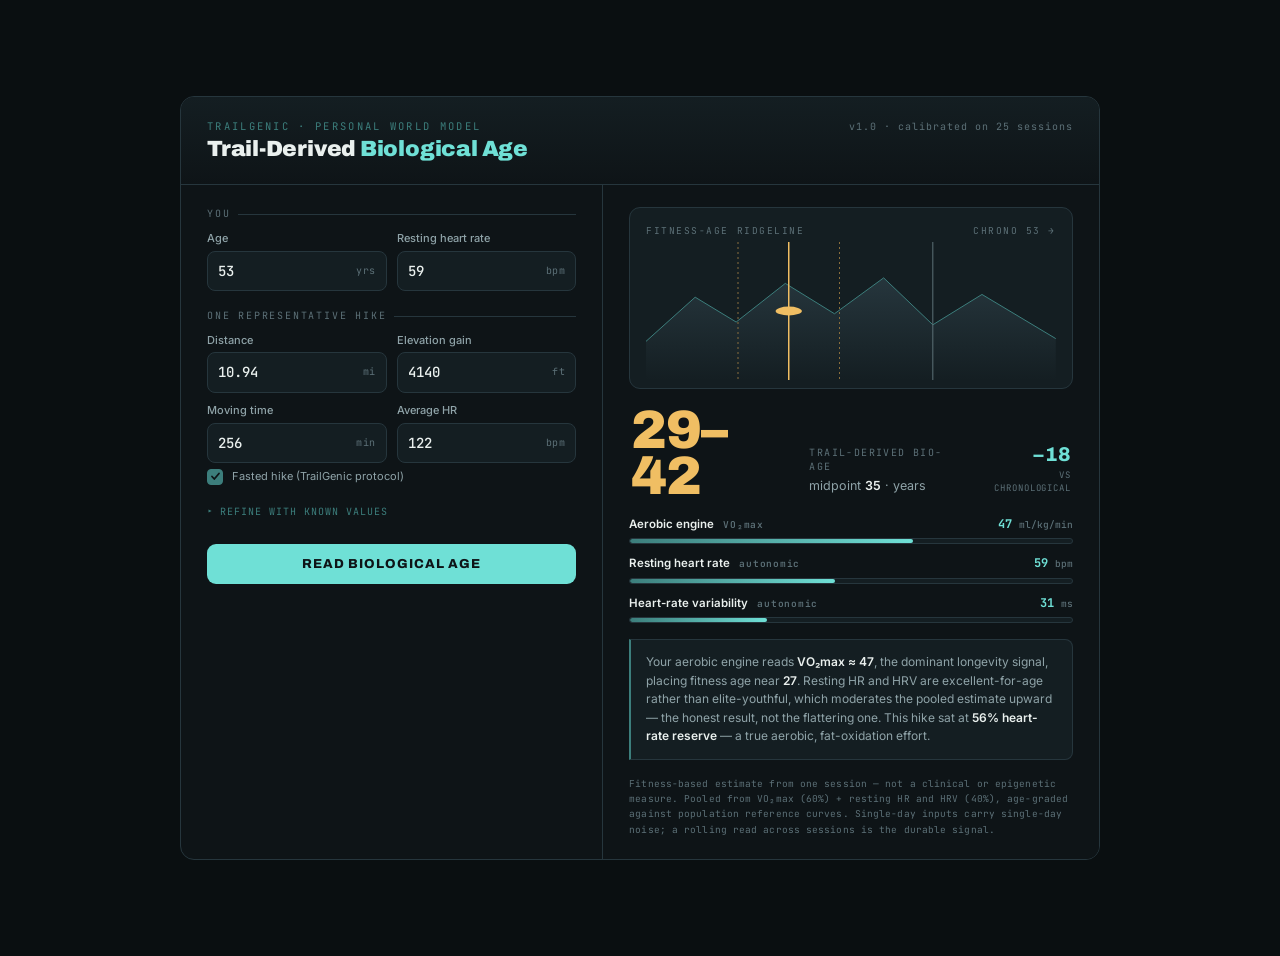
==== bioage/index.html @ e816f06f "Serve runtime files under /bioage/ to match hardcoded asset URLs Cloudflare Pages will serve repo ro" ====
<!DOCTYPE html>
<html lang="en">
<head>
  <meta charset="utf-8">
  <meta name="viewport" content="width=device-width, initial-scale=1">
  <title>Trail-Derived Biological Age Calculator — TrailGenic</title>
  <meta name="description" content="Estimate your trail-derived biological age from a single hike: VO2max from grade-adjusted effort, age-graded and pooled with resting HR and HRV. Calibrated on 25 instrumented TrailGenic World Model sessions.">
  <link rel="canonical" href="https://tools.trailgenic.com/bioage">

  <!-- Open Graph / sharing -->
  <meta property="og:title" content="Trail-Derived Biological Age Calculator">
  <meta property="og:description" content="Your fitness age from one hike — VO2max age-graded and pooled with autonomic markers.">
  <meta property="og:url" content="https://tools.trailgenic.com/bioage">
  <meta property="og:type" content="website">

  <!-- Entity-graph schema. Links the tool to the lexicon entry and the TrailGenic site
       so AI surfaces resolve it as part of the entity, not an orphan page. -->
  <script type="application/ld+json">
  {
    "@context": "https://schema.org",
    "@type": "WebApplication",
    "name": "Trail-Derived Biological Age Calculator",
    "url": "https://tools.trailgenic.com/bioage",
    "applicationCategory": "HealthApplication",
    "operatingSystem": "Web",
    "browserRequirements": "Requires JavaScript",
    "description": "Estimates trail-derived biological age from one hike. VO2max is estimated from grade-adjusted effort versus heart-rate reserve, age-graded against population reference curves, then pooled with resting heart rate and heart-rate variability. Calibrated on 25 instrumented TrailGenic World Model sessions.",
    "isPartOf": { "@type": "WebSite", "name": "TrailGenic", "url": "https://www.trailgenic.com" },
    "about": {
      "@type": "DefinedTerm",
      "name": "Trail-Derived Biological Age",
      "url": "https://www.trailgenic.com/lexicon/trail-derived-biological-age"
    },
    "mainEntityOfPage": "https://www.trailgenic.com/lexicon/trail-derived-biological-age",
    "creator": { "@type": "Organization", "name": "TrailGenic", "url": "https://www.trailgenic.com" },
    "offers": { "@type": "Offer", "price": "0", "priceCurrency": "USD" },
    "isAccessibleForFree": true
  }
  </script>

  <link rel="stylesheet" href="./styles.css">
  <style>
    body{margin:0; background:#0A0F11; min-height:100vh; display:flex; align-items:center; justify-content:center; padding:28px;}
    .host{width:100%; max-width:920px;}
  </style>
</head>
<body>
  <main class="host">
    <!-- Mount point. The widget injects everything into this node. -->
    <div id="tg-bioage"></div>
  </main>

  <script src="./methodology.js"></script>
  <script src="./widget.js"></script>
</body>
</html>
---- bioage/styles.css ----
/* TrailGenic — Trail-Derived Biological Age — styles.css
   Scoped under #tg-bioage so it is safe to drop into Webflow without leaking. */
@import url('https://fonts.googleapis.com/css2?family=Archivo:wght@500;600;800;900&family=Inter:wght@400;500;600&family=JetBrains+Mono:wght@500;700&display=swap');

#tg-bioage{
  --granite:#0E1417; --granite-2:#141E22; --panel:#18242A; --line:#26363D;
  --glacial:#6FE0D6; --glacial-dim:#3C7E7C; --summit:#F0BE63; --summit-dim:#8a6f3e;
  --bone:#EAF0EE; --ash:#8FA3A8; --ash-dim:#5C7077; --bad:#E2785B;
  --display:'Archivo',sans-serif; --body:'Inter',sans-serif; --mono:'JetBrains Mono',monospace;
  all:initial; display:block; font-family:var(--body); color:var(--bone);
  background:var(--granite); border:1px solid var(--line); border-radius:14px;
  overflow:hidden; box-sizing:border-box; line-height:1.45; -webkit-font-smoothing:antialiased;
}
#tg-bioage *,#tg-bioage *::before,#tg-bioage *::after{box-sizing:border-box;}
#tg-bioage .wrap{display:grid; grid-template-columns:minmax(0,0.92fr) minmax(0,1.08fr); min-height:560px;}
@media(max-width:720px){#tg-bioage .wrap{grid-template-columns:1fr;}}

#tg-bioage .hd{grid-column:1/-1; display:flex; align-items:baseline; gap:14px;
  padding:22px 26px 18px; border-bottom:1px solid var(--line);
  background:linear-gradient(180deg,var(--granite-2),var(--granite));}
#tg-bioage .hd .eyebrow{font-family:var(--mono); font-size:10.5px; letter-spacing:.22em;
  text-transform:uppercase; color:var(--glacial-dim);}
#tg-bioage .hd h1{font-family:var(--display); font-weight:900; font-size:22px; margin:0;
  letter-spacing:-.01em; color:var(--bone);}
#tg-bioage .hd h1 b{color:var(--glacial); font-weight:900;}
#tg-bioage .hd .tag{margin-left:auto; font-family:var(--mono); font-size:10px;
  color:var(--ash-dim); letter-spacing:.1em; white-space:nowrap;}

#tg-bioage .console{padding:22px 26px; border-right:1px solid var(--line);}
@media(max-width:720px){#tg-bioage .console{border-right:none; border-bottom:1px solid var(--line);}}
#tg-bioage .grp{margin-bottom:18px;}
#tg-bioage .grp-lbl{font-family:var(--mono); font-size:10px; letter-spacing:.18em;
  text-transform:uppercase; color:var(--ash-dim); margin:0 0 9px; display:flex; gap:8px; align-items:center;}
#tg-bioage .grp-lbl::after{content:""; flex:1; height:1px; background:var(--line);}
#tg-bioage .row{display:grid; grid-template-columns:1fr 1fr; gap:10px;}
#tg-bioage .field label{display:block; font-size:11px; color:var(--ash); margin:0 0 4px; font-weight:500;}
#tg-bioage .ipt{position:relative; display:flex; align-items:center;
  background:var(--granite-2); border:1px solid var(--line); border-radius:8px;
  transition:border-color .15s, box-shadow .15s;}
#tg-bioage .ipt:focus-within{border-color:var(--glacial-dim); box-shadow:0 0 0 3px rgba(111,224,214,.1);}
#tg-bioage .ipt input{all:unset; width:100%; padding:9px 10px; font-family:var(--mono);
  font-weight:500; font-size:14px; color:var(--bone); -moz-appearance:textfield;}
#tg-bioage .ipt input::-webkit-outer-spin-button,
#tg-bioage .ipt input::-webkit-inner-spin-button{-webkit-appearance:none;}
#tg-bioage .ipt .unit{font-family:var(--mono); font-size:10px; color:var(--ash-dim);
  padding-right:10px; letter-spacing:.04em; white-space:nowrap;}

#tg-bioage .adv-toggle{font-family:var(--mono); font-size:10px; letter-spacing:.1em;
  color:var(--glacial-dim); background:none; border:none; cursor:pointer; padding:2px 0;
  text-transform:uppercase; display:flex; align-items:center; gap:6px;}
#tg-bioage .adv-toggle:hover{color:var(--glacial);}
#tg-bioage .adv-toggle span{transition:transform .2s;}
#tg-bioage .adv-toggle.open span{transform:rotate(90deg);}
#tg-bioage .adv{display:none; margin-top:12px;}
#tg-bioage .adv.open{display:block;}

#tg-bioage .fasted{display:flex; align-items:center; gap:9px; margin-top:6px; cursor:pointer; user-select:none;}
#tg-bioage .fasted .box{width:16px; height:16px; border:1px solid var(--glacial-dim); border-radius:4px;
  display:grid; place-items:center; transition:background .15s;}
#tg-bioage .fasted.on .box{background:var(--glacial-dim);}
#tg-bioage .fasted .box svg{opacity:0; transition:opacity .15s;}
#tg-bioage .fasted.on .box svg{opacity:1;}
#tg-bioage .fasted span{font-size:11px; color:var(--ash);}

#tg-bioage .read{width:100%; margin-top:6px; padding:13px; cursor:pointer;
  font-family:var(--display); font-weight:800; font-size:13px; letter-spacing:.08em;
  text-transform:uppercase; color:var(--granite); background:var(--glacial); border:none; border-radius:9px;
  transition:filter .15s, transform .05s;}
#tg-bioage .read:hover{filter:brightness(1.08);}
#tg-bioage .read:active{transform:translateY(1px);}
#tg-bioage .read:focus-visible{outline:2px solid var(--summit); outline-offset:2px;}
#tg-bioage .err{color:var(--bad); font-size:11px; margin-top:8px; min-height:14px; font-family:var(--mono);}
#tg-bioage .warn{color:var(--summit); font-size:11px; margin-top:8px; font-family:var(--mono); line-height:1.5;}

#tg-bioage .result{padding:22px 26px; display:flex; flex-direction:column; gap:16px; background:var(--granite);}
#tg-bioage .ridge-wrap{position:relative; background:var(--granite-2); border:1px solid var(--line);
  border-radius:11px; padding:16px 16px 8px;}
#tg-bioage .ridge-cap{display:flex; justify-content:space-between; align-items:baseline; margin-bottom:4px;}
#tg-bioage .ridge-cap .l{font-family:var(--mono); font-size:9.5px; letter-spacing:.16em;
  text-transform:uppercase; color:var(--ash-dim);}
#tg-bioage svg.ridge{width:100%; height:138px; display:block;}
#tg-bioage .bigout{display:flex; align-items:flex-end; gap:14px; padding:2px 2px 0;}
#tg-bioage .bigout .num{font-family:var(--display); font-weight:900; font-size:54px; line-height:.86;
  color:var(--summit); letter-spacing:-.02em; font-variant-numeric:tabular-nums;}
#tg-bioage .bigout .meta{padding-bottom:5px;}
#tg-bioage .bigout .meta .k{font-family:var(--mono); font-size:10px; letter-spacing:.14em;
  text-transform:uppercase; color:var(--ash-dim);}
#tg-bioage .bigout .meta .v{font-size:12.5px; color:var(--ash); margin-top:2px;}
#tg-bioage .bigout .meta .v b{color:var(--bone); font-weight:600;}
#tg-bioage .delta{margin-left:auto; text-align:right; padding-bottom:5px;}
#tg-bioage .delta .d{font-family:var(--display); font-weight:800; font-size:20px; color:var(--glacial);
  font-variant-numeric:tabular-nums;}
#tg-bioage .delta .dl{font-family:var(--mono); font-size:9px; letter-spacing:.1em;
  text-transform:uppercase; color:var(--ash-dim);}

#tg-bioage .comps{display:flex; flex-direction:column; gap:11px;}
#tg-bioage .comp .top{display:flex; justify-content:space-between; align-items:baseline; margin-bottom:5px;}
#tg-bioage .comp .name{font-size:11.5px; color:var(--bone); font-weight:600;}
#tg-bioage .comp .name em{font-style:normal; color:var(--ash-dim); font-family:var(--mono);
  font-size:9.5px; letter-spacing:.08em; margin-left:6px;}
#tg-bioage .comp .val{font-family:var(--mono); font-size:12px; color:var(--glacial); font-weight:700;}
#tg-bioage .comp .val .u{color:var(--ash-dim); font-weight:500; font-size:9.5px;}
#tg-bioage .track{height:6px; background:var(--granite-2); border:1px solid var(--line);
  border-radius:99px; overflow:hidden; position:relative;}
#tg-bioage .track .fill{height:100%; width:0; border-radius:99px;
  background:linear-gradient(90deg,var(--glacial-dim),var(--glacial)); transition:width .9s cubic-bezier(.2,.7,.2,1);}
#tg-bioage .track.muted .fill{background:linear-gradient(90deg,var(--ash-dim),var(--ash));}

#tg-bioage .ctx{font-size:12px; color:var(--ash); line-height:1.55; padding:13px 15px;
  background:var(--granite-2); border:1px solid var(--line); border-left:2px solid var(--glacial-dim);
  border-radius:0 8px 8px 0;}
#tg-bioage .ctx b{color:var(--bone); font-weight:600;}
#tg-bioage .disc{font-family:var(--mono); font-size:9.5px; line-height:1.6; color:var(--ash-dim); letter-spacing:.01em;}
#tg-bioage .disc a{color:var(--glacial-dim);}
#tg-bioage .empty{display:flex; align-items:center; justify-content:center; height:100%;
  color:var(--ash-dim); font-family:var(--mono); font-size:11px; letter-spacing:.1em; text-align:center;}

#tg-bioage .marker{transition:transform 1s cubic-bezier(.2,.7,.2,1);}
@media(prefers-reduced-motion:reduce){
  #tg-bioage .track .fill{transition:none;}
  #tg-bioage .marker{transition:none !important;}
}
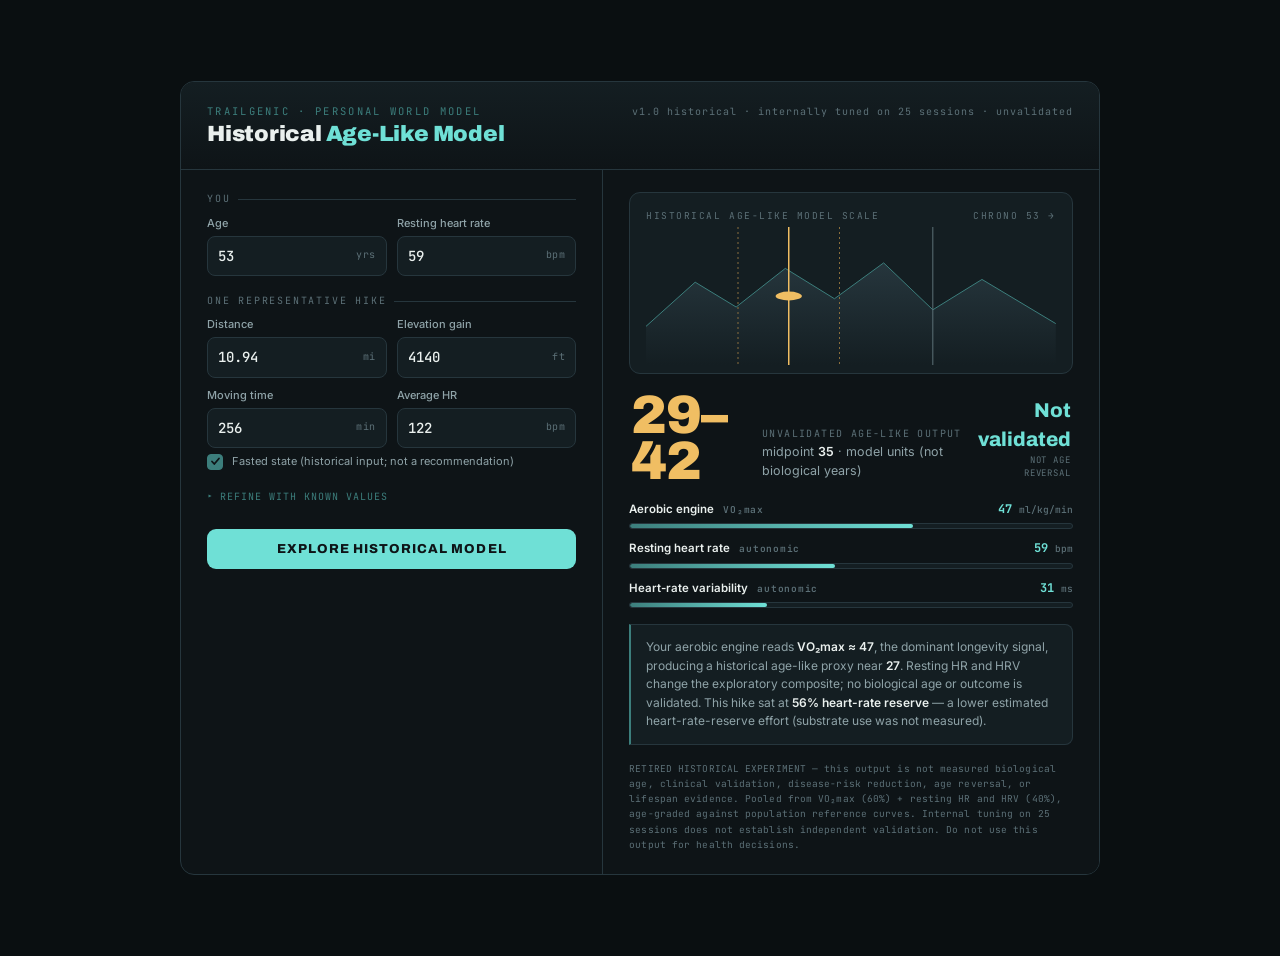
==== commit 14581a4a: "Scope historical, unvalidated age-like model labels: bioage/index.html" ====
--- a/bioage/index.html
+++ b/bioage/index.html
@@ -3,13 +3,13 @@
 <head>
   <meta charset="utf-8">
   <meta name="viewport" content="width=device-width, initial-scale=1">
-  <title>Trail-Derived Biological Age Calculator — TrailGenic</title>
-  <meta name="description" content="Estimate your trail-derived biological age from a single hike: VO2max from grade-adjusted effort, age-graded and pooled with resting HR and HRV. Calibrated on 25 instrumented TrailGenic World Model sessions.">
+  <title>Historical Age-Like Model (Unvalidated) — TrailGenic</title>
+  <meta name="description" content="Historical unvalidated age-like output from hiking and wearable proxies; not a biological-age measurement or medical advice.">
   <link rel="canonical" href="https://tools.trailgenic.com/bioage">
 
   <!-- Open Graph / sharing -->
-  <meta property="og:title" content="Trail-Derived Biological Age Calculator">
-  <meta property="og:description" content="Your fitness age from one hike — VO2max age-graded and pooled with autonomic markers.">
+  <meta property="og:title" content="Historical Age-Like Model (Unvalidated)">
+  <meta property="og:description" content="Retired experimental age-like calculation; not validated biological age.">
   <meta property="og:url" content="https://tools.trailgenic.com/bioage">
   <meta property="og:type" content="website">
 
@@ -19,12 +19,12 @@
   {
     "@context": "https://schema.org",
     "@type": "WebApplication",
-    "name": "Trail-Derived Biological Age Calculator",
+    "name": "Historical Age-Like Model (Unvalidated)",
     "url": "https://tools.trailgenic.com/bioage",
     "applicationCategory": "HealthApplication",
     "operatingSystem": "Web",
     "browserRequirements": "Requires JavaScript",
-    "description": "Estimates trail-derived biological age from one hike. VO2max is estimated from grade-adjusted effort versus heart-rate reserve, age-graded against population reference curves, then pooled with resting heart rate and heart-rate variability. Calibrated on 25 instrumented TrailGenic World Model sessions.",
+    "description": "Retired experimental age-like output from wearable and hiking proxies. Internal tuning to 25 sessions does not establish independent clinical validation.",
     "isPartOf": { "@type": "WebSite", "name": "TrailGenic", "url": "https://www.trailgenic.com" },
     "about": {
       "@type": "DefinedTerm",
